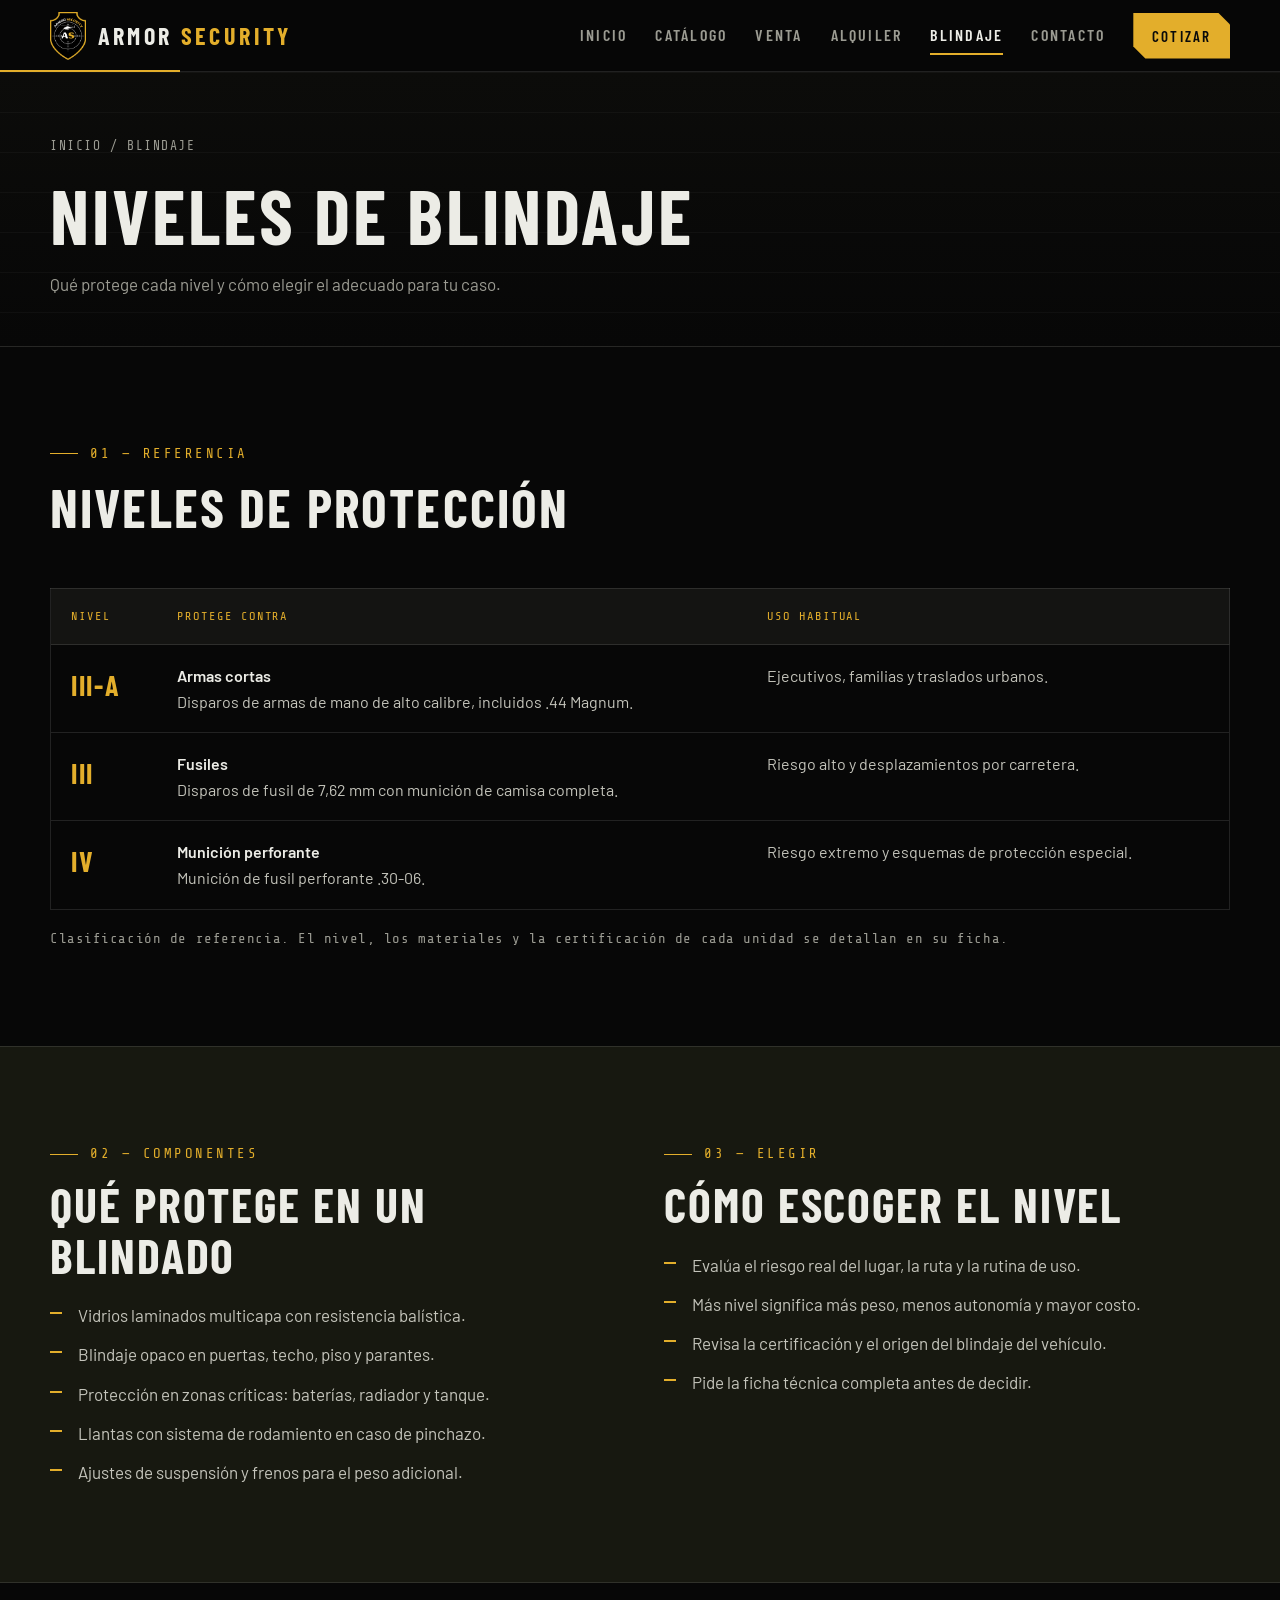
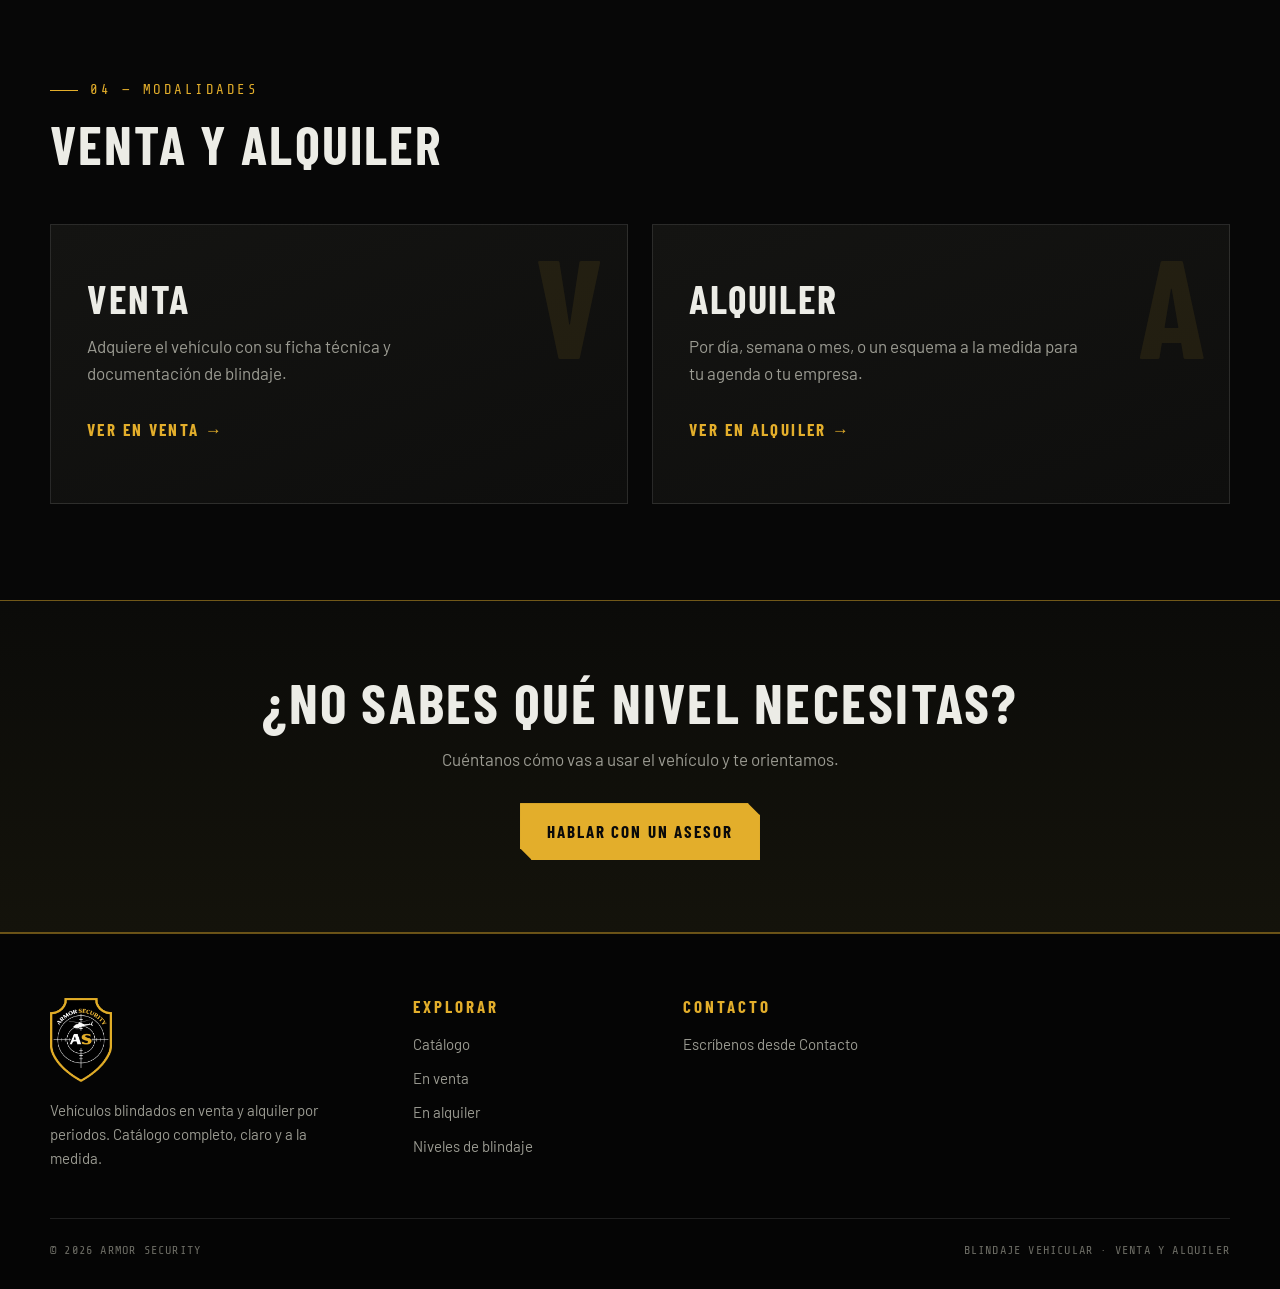
==== blindaje.html @ 16dde00d "Sitio inicial de Armor Security: catálogo de vehículos blindados en venta y alquiler" ====
<!doctype html>
<html lang="es">
<head>
  <meta charset="utf-8">
  <meta name="viewport" content="width=device-width, initial-scale=1">
  <title>Niveles de blindaje — Armor Security</title>
  <meta name="description" content="Qué es el blindaje vehicular, sus niveles de protección y cómo funciona la venta y el alquiler de vehículos blindados.">
  <meta name="theme-color" content="#070707">
  <link rel="icon" type="image/png" href="assets/img/favicon.png">
  <link rel="preconnect" href="https://fonts.googleapis.com">
  <link rel="preconnect" href="https://fonts.gstatic.com" crossorigin>
  <link href="https://fonts.googleapis.com/css2?family=Barlow+Condensed:wght@600;700&family=Barlow:wght@400;500;600&family=Share+Tech+Mono&display=swap" rel="stylesheet">
  <link rel="stylesheet" href="assets/css/styles.css">
</head>
<body data-page="blindaje">
<header class="site-header" id="header"></header>

<main>
  <section class="page-head">
    <div class="wrap">
      <div class="crumbs"><a href="index.html">Inicio</a> / Blindaje</div>
      <h1>Niveles de blindaje</h1>
      <p>Qué protege cada nivel y cómo elegir el adecuado para tu caso.</p>
    </div>
  </section>

  <section class="sec">
    <div class="wrap">
      <div class="sec-head reveal">
        <div class="kicker">01 — Referencia</div>
        <h2>Niveles de protección</h2>
      </div>
      <div class="reveal" style="overflow-x:auto">
        <table class="level-table">
          <thead><tr><th>Nivel</th><th>Protege contra</th><th>Uso habitual</th></tr></thead>
          <tbody>
            <tr><td>III-A</td><td><b>Armas cortas</b>Disparos de armas de mano de alto calibre, incluidos .44 Magnum.</td><td>Ejecutivos, familias y traslados urbanos.</td></tr>
            <tr><td>III</td><td><b>Fusiles</b>Disparos de fusil de 7,62 mm con munición de camisa completa.</td><td>Riesgo alto y desplazamientos por carretera.</td></tr>
            <tr><td>IV</td><td><b>Munición perforante</b>Munición de fusil perforante .30-06.</td><td>Riesgo extremo y esquemas de protección especial.</td></tr>
          </tbody>
        </table>
      </div>
      <p class="note">Clasificación de referencia. El nivel, los materiales y la certificación de cada unidad se detallan en su ficha.</p>
    </div>
  </section>

  <section class="sec sec-alt">
    <div class="wrap split">
      <div class="reveal">
        <div class="kicker">02 — Componentes</div>
        <h2 style="font-size:clamp(32px,4.5vw,48px);margin-bottom:22px">Qué protege en un blindado</h2>
        <ul class="list-check">
          <li>Vidrios laminados multicapa con resistencia balística.</li>
          <li>Blindaje opaco en puertas, techo, piso y parantes.</li>
          <li>Protección en zonas críticas: baterías, radiador y tanque.</li>
          <li>Llantas con sistema de rodamiento en caso de pinchazo.</li>
          <li>Ajustes de suspensión y frenos para el peso adicional.</li>
        </ul>
      </div>
      <div class="reveal">
        <div class="kicker">03 — Elegir</div>
        <h2 style="font-size:clamp(32px,4.5vw,48px);margin-bottom:22px">Cómo escoger el nivel</h2>
        <ul class="list-check">
          <li>Evalúa el riesgo real del lugar, la ruta y la rutina de uso.</li>
          <li>Más nivel significa más peso, menos autonomía y mayor costo.</li>
          <li>Revisa la certificación y el origen del blindaje del vehículo.</li>
          <li>Pide la ficha técnica completa antes de decidir.</li>
        </ul>
      </div>
    </div>
  </section>

  <section class="sec">
    <div class="wrap">
      <div class="sec-head reveal">
        <div class="kicker">04 — Modalidades</div>
        <h2>Venta y alquiler</h2>
      </div>
      <div class="modes">
        <a class="mode reveal" href="catalogo.html?modalidad=venta">
          <span class="num">V</span>
          <h3>Venta</h3>
          <p>Adquiere el vehículo con su ficha técnica y documentación de blindaje.</p>
          <span class="go">Ver en venta →</span>
        </a>
        <a class="mode reveal" href="catalogo.html?modalidad=alquiler">
          <span class="num">A</span>
          <h3>Alquiler</h3>
          <p>Por día, semana o mes, o un esquema a la medida para tu agenda o tu empresa.</p>
          <span class="go">Ver en alquiler →</span>
        </a>
      </div>
    </div>
  </section>

  <section class="cta-band">
    <div class="wrap reveal">
      <h2>¿No sabes qué nivel necesitas?</h2>
      <p>Cuéntanos cómo vas a usar el vehículo y te orientamos.</p>
      <div class="row"><a class="btn btn-gold" href="contacto.html">Hablar con un asesor</a></div>
    </div>
  </section>
</main>

<footer class="site-footer" id="footer"></footer>
<script src="assets/js/data.js"></script>
<script src="assets/js/main.js"></script>
</body>
</html>
---- assets/css/styles.css ----
/* ============================================================
   ARMOR SECURITY — estilo militar, negro y dorado
   ============================================================ */
:root {
  --bg: #070707;
  --panel: #0e0e0d;
  --panel-2: #141412;
  --olive: #171810;
  --line: rgba(255, 255, 255, .11);
  --line-gold: rgba(227, 174, 43, .45);
  --gold: #e3ae2b;
  --gold-2: #f0c453;
  --gold-d: #a9801c;
  --text: #ecece6;
  --muted: #9b9b92;
  --ok: #7fae5a;
  --font-display: "Barlow Condensed", "Arial Narrow", sans-serif;
  --font-body: "Barlow", system-ui, sans-serif;
  --font-mono: "Share Tech Mono", ui-monospace, monospace;
  --header-h: 72px;
  --wrap: 1180px;
}

*, *::before, *::after { box-sizing: border-box; }
html { scroll-behavior: smooth; }
body {
  margin: 0;
  padding-top: var(--header-h);
  background: var(--bg);
  color: var(--text);
  font-family: var(--font-body);
  font-size: 17px;
  line-height: 1.6;
  -webkit-font-smoothing: antialiased;
}
img, svg { max-width: 100%; display: block; }
a { color: inherit; text-decoration: none; }
button, input, select, textarea { font: inherit; color: inherit; }
h1, h2, h3, h4 {
  font-family: var(--font-display);
  text-transform: uppercase;
  letter-spacing: .04em;
  line-height: 1.05;
  margin: 0;
  font-weight: 700;
}
p { margin: 0; }
.wrap { width: min(var(--wrap), 100% - 40px); margin-inline: auto; }
.hidden { display: none !important; }
:focus-visible { outline: 2px solid var(--gold); outline-offset: 3px; }

/* ---------- Botones ---------- */
.btn {
  display: inline-flex; align-items: center; justify-content: center; gap: 10px;
  padding: 14px 26px;
  font-family: var(--font-display);
  font-weight: 700; font-size: 17px;
  letter-spacing: .12em; text-transform: uppercase;
  border: 1px solid var(--gold);
  background: transparent; color: var(--gold);
  cursor: pointer;
  transition: background .2s, color .2s, transform .2s;
}
.btn:hover { background: rgba(227, 174, 43, .12); }
.btn-gold {
  background: var(--gold); color: #0a0a0a;
  clip-path: polygon(0 0, calc(100% - 12px) 0, 100% 12px, 100% 100%, 12px 100%, 0 calc(100% - 12px));
}
.btn-gold:hover { background: var(--gold-2); }
.btn-sm { padding: 10px 18px; font-size: 15px; }
.btn svg { width: 18px; height: 18px; }

/* ---------- Encabezado ---------- */
.site-header {
  position: fixed; inset: 0 0 auto 0; z-index: 50;
  height: var(--header-h);
  background: rgba(7, 7, 7, .94);
  backdrop-filter: blur(8px);
  border-bottom: 1px solid var(--line);
}
.site-header::after {
  content: ""; position: absolute; left: 0; bottom: -1px;
  width: 180px; height: 2px; background: var(--gold);
}
.header-in { height: 100%; display: flex; align-items: center; justify-content: space-between; gap: 24px; }
.brand { display: flex; align-items: center; gap: 12px; }
.brand img { height: 48px; width: auto; }
.brand-name {
  font-family: var(--font-display); font-weight: 700; font-size: 24px;
  letter-spacing: .14em; text-transform: uppercase; line-height: 1;
}
.brand-name b { color: var(--gold); font-weight: 700; }
.nav { display: flex; align-items: center; gap: 28px; }
.nav a {
  font-family: var(--font-display); font-weight: 600; font-size: 16px;
  letter-spacing: .14em; text-transform: uppercase; color: var(--muted);
  padding: 6px 0; border-bottom: 2px solid transparent;
  transition: color .2s, border-color .2s;
}
.nav a:hover, .nav a.active { color: var(--text); border-color: var(--gold); }
.nav a.btn-gold, .nav a.btn-gold:hover { color: #0a0a0a; border: 1px solid var(--gold); padding: 10px 18px; font-size: 15px; }
.menu-btn {
  display: none; width: 44px; height: 44px; background: none; border: 1px solid var(--line);
  cursor: pointer; align-items: center; justify-content: center;
}
.menu-btn span, .menu-btn span::before, .menu-btn span::after {
  display: block; width: 20px; height: 2px; background: var(--text); position: relative; content: "";
}
.menu-btn span::before { position: absolute; top: -6px; }
.menu-btn span::after { position: absolute; top: 6px; }

@media (max-width: 960px) {
  .menu-btn { display: inline-flex; }
  .nav {
    position: fixed; inset: var(--header-h) 0 auto 0;
    flex-direction: column; align-items: stretch; gap: 0;
    background: #0a0a0a; border-bottom: 1px solid var(--line-gold);
    transform: translateY(-120%); transition: transform .3s; padding: 8px 20px 20px;
  }
  .nav.open { transform: none; }
  .nav a { padding: 16px 0; border-bottom: 1px solid var(--line); font-size: 19px; }
  .nav .btn { margin-top: 16px; }
}
@media (max-width: 520px) { .brand-name { font-size: 20px; } .brand img { height: 42px; } }

/* ---------- Secciones ---------- */
section { position: relative; }
.sec { padding: 96px 0; }
.sec-alt { background: var(--olive); border-block: 1px solid var(--line); }
.kicker {
  font-family: var(--font-mono); font-size: 14px; color: var(--gold);
  letter-spacing: .18em; text-transform: uppercase; margin-bottom: 14px;
  display: flex; align-items: center; gap: 12px;
}
.kicker::before { content: ""; width: 28px; height: 1px; background: var(--gold); }
.sec-head { max-width: 720px; margin-bottom: 52px; }
.sec-head h2 { font-size: clamp(34px, 5vw, 54px); }
.sec-head p { color: var(--muted); margin-top: 16px; }
.sec-head-row { display: flex; align-items: flex-end; justify-content: space-between; gap: 24px; flex-wrap: wrap; max-width: none; }
.sec-head-row > div { max-width: 720px; }

/* ---------- Hero ---------- */
.hero {
  min-height: calc(100vh - var(--header-h)); min-height: calc(100svh - var(--header-h));
  display: flex; align-items: center; overflow: hidden;
  background:
    radial-gradient(ellipse 60% 70% at 78% 50%, rgba(227, 174, 43, .10), transparent 70%),
    linear-gradient(var(--bg), #0b0b09);
  border-bottom: 1px solid var(--line);
}
.hero::before {
  content: ""; position: absolute; inset: 0;
  background-image:
    linear-gradient(rgba(255, 255, 255, .035) 1px, transparent 1px),
    linear-gradient(90deg, rgba(255, 255, 255, .035) 1px, transparent 1px);
  background-size: 56px 56px;
  mask-image: radial-gradient(ellipse 80% 90% at 60% 50%, #000 20%, transparent 80%);
}
.hero-in { position: relative; display: grid; grid-template-columns: 1.1fr .9fr; align-items: center; gap: 40px; padding: 56px 0; }
.hero h1 { font-size: clamp(48px, 8vw, 96px); letter-spacing: .03em; }
.hero h1 em { font-style: normal; color: var(--gold); display: block; }
.hero p.lead { color: #c4c4bb; max-width: 520px; margin: 24px 0 36px; font-size: 19px; }
.hero-cta { display: flex; flex-wrap: wrap; gap: 14px; }
.hero-meta {
  display: flex; flex-wrap: wrap; gap: 28px; margin-top: 52px; padding-top: 24px;
  border-top: 1px solid var(--line);
  font-family: var(--font-mono); font-size: 13px; letter-spacing: .12em; color: var(--muted); text-transform: uppercase;
}
.hero-meta span::before { content: "▸ "; color: var(--gold); }
.hero-emblem { position: relative; display: grid; place-items: center; }
.hero-emblem .rings { position: absolute; width: 118%; max-width: 560px; aspect-ratio: 1; opacity: .55; animation: spin 90s linear infinite; }
.hero-emblem img { position: relative; width: min(300px, 62%); filter: drop-shadow(0 20px 50px rgba(0, 0, 0, .7)); }
@keyframes spin { to { transform: rotate(360deg); } }
@media (max-width: 860px) {
  .hero-in { grid-template-columns: 1fr; }
  .hero-emblem { order: -1; max-width: 260px; margin: 0 auto; }
  .hero-emblem .rings { width: 130%; }
}
@media (prefers-reduced-motion: reduce) { .hero-emblem .rings { animation: none; } html { scroll-behavior: auto; } }

/* ---------- Venta / Alquiler ---------- */
.modes { display: grid; grid-template-columns: 1fr 1fr; gap: 24px; }
.mode {
  position: relative; display: block; padding: 44px 36px; min-height: 280px;
  background: linear-gradient(160deg, var(--panel-2), var(--panel));
  border: 1px solid var(--line); overflow: hidden;
  transition: border-color .25s, transform .25s;
}
.mode:hover { border-color: var(--gold); transform: translateY(-3px); }
.mode .num {
  position: absolute; right: 24px; top: 8px; font-family: var(--font-display); font-weight: 700;
  font-size: 140px; line-height: 1; color: rgba(227, 174, 43, .09);
}
.mode h3 { font-size: 40px; margin: 8px 0 14px; }
.mode p { color: var(--muted); max-width: 400px; margin-bottom: 28px; }
.mode .go { font-family: var(--font-display); letter-spacing: .14em; text-transform: uppercase; font-weight: 700; color: var(--gold); }
@media (max-width: 760px) { .modes { grid-template-columns: 1fr; } .mode { padding: 32px 24px; min-height: 0; } }

/* ---------- Tarjetas de vehículos ---------- */
.grid-veh { display: grid; grid-template-columns: repeat(3, 1fr); gap: 24px; }
@media (max-width: 960px) { .grid-veh { grid-template-columns: repeat(2, 1fr); } }
@media (max-width: 600px) { .grid-veh { grid-template-columns: 1fr; } }
.card {
  position: relative; display: flex; flex-direction: column;
  background: var(--panel); border: 1px solid var(--line);
  transition: border-color .25s, transform .25s;
}
.card::before, .card::after { content: ""; position: absolute; width: 14px; height: 14px; border: 0 solid var(--gold); pointer-events: none; z-index: 2; transition: width .25s, height .25s; }
.card::before { top: -1px; left: -1px; border-width: 2px 0 0 2px; }
.card::after { bottom: -1px; right: -1px; border-width: 0 2px 2px 0; }
.card:hover { border-color: var(--line-gold); transform: translateY(-4px); }
.card:hover::before, .card:hover::after { width: 28px; height: 28px; }
.card-img {
  position: relative; aspect-ratio: 16 / 10; overflow: hidden;
  background:
    radial-gradient(ellipse at 50% 90%, rgba(227, 174, 43, .08), transparent 70%),
    linear-gradient(180deg, #11110e, #0a0a09);
  border-bottom: 1px solid var(--line);
}
.card-img img { width: 100%; height: 100%; object-fit: cover; }
.silhouette { position: absolute; inset: 8% 6% 6%; width: 88%; height: 86%; }
.silhouette * { fill: none; stroke: var(--gold); stroke-width: 2; stroke-linejoin: round; stroke-linecap: round; opacity: .75; }
.silhouette .wheel { fill: #0a0a09; stroke-width: 3; }
.silhouette .ground { stroke: var(--line-gold); stroke-dasharray: 3 6; }
.soon {
  position: absolute; left: 14px; bottom: 10px;
  font-family: var(--font-mono); font-size: 11px; letter-spacing: .16em; color: var(--muted); text-transform: uppercase;
}
.card-badges { position: absolute; top: 12px; left: 12px; display: flex; gap: 6px; z-index: 3; }
.badge {
  font-family: var(--font-display); font-weight: 700; font-size: 13px; letter-spacing: .14em; text-transform: uppercase;
  padding: 4px 10px; background: var(--gold); color: #0a0a0a;
}
.badge-line { background: rgba(7, 7, 7, .85); color: var(--gold); border: 1px solid var(--gold); }
.badge-demo { background: rgba(7, 7, 7, .85); color: var(--muted); border: 1px dashed var(--muted); }
.card-body { padding: 20px 22px 22px; display: flex; flex-direction: column; gap: 14px; flex: 1; }
.card-ref { font-family: var(--font-mono); font-size: 12px; letter-spacing: .16em; color: var(--muted); }
.card h3 { font-size: 28px; }
.card h3 small { display: block; font-size: 15px; color: var(--muted); letter-spacing: .12em; margin-bottom: 4px; font-weight: 600; }
.level {
  display: inline-flex; align-items: center; gap: 8px; align-self: flex-start;
  font-family: var(--font-mono); font-size: 13px; letter-spacing: .1em; color: var(--gold);
  border: 1px solid var(--line-gold); padding: 3px 10px;
}
.level svg { width: 13px; height: 13px; fill: var(--gold); }
.specs { display: flex; flex-wrap: wrap; gap: 6px 18px; color: var(--muted); font-size: 14px; }
.specs span::before { content: "▪ "; color: var(--gold-d); }
.prices { margin-top: auto; padding-top: 14px; border-top: 1px solid var(--line); display: grid; gap: 6px; font-size: 15px; }
.prices div { display: flex; justify-content: space-between; gap: 12px; }
.prices dt, .prices span.k { color: var(--muted); font-family: var(--font-mono); font-size: 12px; letter-spacing: .12em; text-transform: uppercase; align-self: center; }
.prices b { font-family: var(--font-display); font-size: 20px; letter-spacing: .04em; font-weight: 700; }
.card .btn { margin-top: 6px; width: 100%; }

/* ---------- Niveles / pasos ---------- */
.grid-3 { display: grid; grid-template-columns: repeat(3, 1fr); gap: 24px; }
.grid-4 { display: grid; grid-template-columns: repeat(4, 1fr); gap: 20px; }
@media (max-width: 960px) { .grid-4 { grid-template-columns: repeat(2, 1fr); } .grid-3 { grid-template-columns: 1fr; } }
@media (max-width: 520px) { .grid-4 { grid-template-columns: 1fr; } }
.panel { position: relative; padding: 32px 28px; background: var(--panel); border: 1px solid var(--line); }
.panel::before { content: ""; position: absolute; top: -1px; left: -1px; width: 14px; height: 14px; border-top: 2px solid var(--gold); border-left: 2px solid var(--gold); }
.panel .tag { font-family: var(--font-mono); font-size: 13px; letter-spacing: .16em; color: var(--gold); text-transform: uppercase; }
.panel h3 { font-size: 30px; margin: 10px 0 12px; }
.panel p { color: var(--muted); font-size: 16px; }
.step-n { font-family: var(--font-display); font-size: 64px; font-weight: 700; color: rgba(227, 174, 43, .3); line-height: 1; }

.cta-band {
  padding: 72px 0; text-align: center;
  background: linear-gradient(180deg, #0b0b09, #14130b);
  border-block: 1px solid var(--line-gold);
}
.cta-band h2 { font-size: clamp(34px, 5vw, 56px); margin-bottom: 14px; }
.cta-band p { color: var(--muted); max-width: 560px; margin: 0 auto 30px; }
.cta-band .row { display: flex; gap: 14px; justify-content: center; flex-wrap: wrap; }

/* ---------- Encabezado de página interna ---------- */
.page-head {
  padding: 64px 0 48px; border-bottom: 1px solid var(--line);
  background:
    linear-gradient(rgba(255, 255, 255, .03) 1px, transparent 1px) 0 0 / 100% 40px,
    linear-gradient(180deg, #0c0c0a, var(--bg));
}
.page-head h1 { font-size: clamp(42px, 7vw, 76px); }
.page-head p { color: var(--muted); max-width: 640px; margin-top: 16px; }
.crumbs { font-family: var(--font-mono); font-size: 13px; letter-spacing: .12em; color: var(--muted); text-transform: uppercase; margin-bottom: 18px; }
.crumbs a:hover { color: var(--gold); }

/* ---------- Catálogo: filtros ---------- */
.filters {
  position: sticky; top: var(--header-h); z-index: 20;
  background: rgba(7, 7, 7, .96); backdrop-filter: blur(8px);
  border-bottom: 1px solid var(--line); padding: 16px 0;
}
.filters-in { display: flex; flex-wrap: wrap; gap: 14px; align-items: center; }
@media (max-width: 760px) { .filters { position: static; } }
.tabs { display: inline-flex; border: 1px solid var(--line); }
.tabs button {
  background: none; border: 0; padding: 10px 20px; cursor: pointer;
  font-family: var(--font-display); font-weight: 700; font-size: 16px; letter-spacing: .12em; text-transform: uppercase; color: var(--muted);
}
.tabs button + button { border-left: 1px solid var(--line); }
.tabs button.on { background: var(--gold); color: #0a0a0a; }
.field {
  background: var(--panel); border: 1px solid var(--line); padding: 10px 14px; min-width: 150px;
  font-size: 15px; border-radius: 0;
}
.field:focus { border-color: var(--gold); outline: none; }
select.field { appearance: none; padding-right: 34px; background-image: linear-gradient(45deg, transparent 50%, var(--gold) 50%), linear-gradient(135deg, var(--gold) 50%, transparent 50%); background-position: calc(100% - 18px) 50%, calc(100% - 13px) 50%; background-size: 5px 5px; background-repeat: no-repeat; }
.filters .search { flex: 1; min-width: 180px; }
.count { font-family: var(--font-mono); font-size: 13px; color: var(--muted); letter-spacing: .12em; text-transform: uppercase; margin: 32px 0 20px; }
.count b { color: var(--gold); }
.empty { text-align: center; padding: 80px 20px; border: 1px dashed var(--line); color: var(--muted); }
.empty h3 { color: var(--text); font-size: 30px; margin-bottom: 10px; }
.demo-note {
  margin-top: 36px; padding: 14px 18px; border: 1px dashed var(--gold-d); color: var(--muted);
  font-family: var(--font-mono); font-size: 13px; letter-spacing: .06em;
}
.demo-note b { color: var(--gold); }

/* ---------- Ficha del vehículo ---------- */
.veh { display: grid; grid-template-columns: 1.25fr 1fr; gap: 48px; padding: 48px 0 96px; align-items: start; }
@media (max-width: 960px) { .veh { grid-template-columns: 1fr; gap: 32px; } }
.gallery-main { position: relative; aspect-ratio: 16 / 10; overflow: hidden; border: 1px solid var(--line); background: linear-gradient(180deg, #11110e, #0a0a09); }
.gallery-main img { width: 100%; height: 100%; object-fit: cover; }
.thumbs { display: flex; gap: 10px; margin-top: 10px; flex-wrap: wrap; }
.thumbs button { width: 92px; aspect-ratio: 16 / 10; border: 1px solid var(--line); background: var(--panel); padding: 0; cursor: pointer; overflow: hidden; }
.thumbs button.on { border-color: var(--gold); }
.thumbs img { width: 100%; height: 100%; object-fit: cover; }
.veh-title h1 { font-size: clamp(38px, 5vw, 60px); margin: 10px 0 14px; }
.veh-title h1 small { display: block; font-size: 20px; letter-spacing: .16em; color: var(--muted); margin-bottom: 6px; }
.veh-title .badges { display: flex; gap: 8px; flex-wrap: wrap; }
.box { border: 1px solid var(--line); background: var(--panel); margin-top: 28px; position: relative; }
.box::before { content: ""; position: absolute; top: -1px; left: -1px; width: 14px; height: 14px; border-top: 2px solid var(--gold); border-left: 2px solid var(--gold); }
.box h2 { font-size: 22px; padding: 16px 22px; border-bottom: 1px solid var(--line); letter-spacing: .14em; display: flex; justify-content: space-between; }
.box h2 span { font-family: var(--font-mono); font-size: 12px; color: var(--muted); letter-spacing: .14em; align-self: center; }
.rows { margin: 0; }
.rows div { display: flex; justify-content: space-between; gap: 16px; padding: 12px 22px; border-bottom: 1px solid var(--line); font-size: 16px; }
.rows div:last-child { border-bottom: 0; }
.rows dt { color: var(--muted); font-family: var(--font-mono); font-size: 13px; letter-spacing: .1em; text-transform: uppercase; align-self: center; }
.rows dd { margin: 0; text-align: right; font-weight: 500; }
.rows dd.big { font-family: var(--font-display); font-size: 24px; letter-spacing: .04em; font-weight: 700; color: var(--gold); }
.veh-cta { display: grid; gap: 12px; margin-top: 24px; }
.veh-desc { margin-top: 28px; color: #c4c4bb; }
.veh-back { margin-bottom: 28px; display: inline-block; font-family: var(--font-mono); font-size: 13px; letter-spacing: .14em; text-transform: uppercase; color: var(--muted); }
.veh-back:hover { color: var(--gold); }

/* ---------- Contacto ---------- */
.contact { display: grid; grid-template-columns: .9fr 1.1fr; gap: 48px; padding: 56px 0 96px; }
@media (max-width: 860px) { .contact { grid-template-columns: 1fr; } }
.contact-list { display: grid; gap: 14px; margin-top: 8px; }
.contact-list a, .contact-list div { display: block; padding: 18px 20px; border: 1px solid var(--line); background: var(--panel); }
.contact-list a:hover { border-color: var(--gold); }
.contact-list small { display: block; font-family: var(--font-mono); font-size: 12px; letter-spacing: .16em; color: var(--gold); text-transform: uppercase; margin-bottom: 4px; }
.form { display: grid; gap: 16px; padding: 32px 28px; border: 1px solid var(--line); background: var(--panel); position: relative; }
.form::before { content: ""; position: absolute; top: -1px; left: -1px; width: 14px; height: 14px; border-top: 2px solid var(--gold); border-left: 2px solid var(--gold); }
.form label { display: grid; gap: 6px; font-family: var(--font-mono); font-size: 12px; letter-spacing: .14em; text-transform: uppercase; color: var(--muted); }
.form .field { width: 100%; font-family: var(--font-body); text-transform: none; letter-spacing: 0; color: var(--text); background: var(--bg); }
.form textarea.field { min-height: 120px; resize: vertical; }
.form .two { display: grid; grid-template-columns: 1fr 1fr; gap: 16px; }
@media (max-width: 520px) { .form .two { grid-template-columns: 1fr; } }
.form-note { color: var(--muted); font-size: 14px; min-height: 20px; }

/* ---------- Tabla niveles ---------- */
.level-table { width: 100%; border-collapse: collapse; border: 1px solid var(--line); }
.level-table th, .level-table td { padding: 18px 20px; text-align: left; border-bottom: 1px solid var(--line); vertical-align: top; }
.level-table th { font-family: var(--font-mono); font-size: 12px; letter-spacing: .16em; text-transform: uppercase; color: var(--gold); background: var(--panel-2); font-weight: 400; }
.level-table td:first-child { font-family: var(--font-display); font-size: 28px; font-weight: 700; letter-spacing: .06em; white-space: nowrap; color: var(--gold); }
.level-table td { color: #c4c4bb; font-size: 16px; }
.level-table td b { color: var(--text); font-weight: 600; display: block; }
@media (max-width: 640px) { .level-table th:nth-child(3), .level-table td:nth-child(3) { display: none; } }
.note { margin-top: 18px; color: var(--muted); font-size: 14px; font-family: var(--font-mono); letter-spacing: .04em; }
.list-check { list-style: none; padding: 0; margin: 0; display: grid; gap: 12px; }
.list-check li { padding-left: 28px; position: relative; color: #c4c4bb; }
.list-check li::before { content: ""; position: absolute; left: 0; top: 10px; width: 12px; height: 2px; background: var(--gold); }
.split { display: grid; grid-template-columns: 1fr 1fr; gap: 48px; align-items: start; }
@media (max-width: 860px) { .split { grid-template-columns: 1fr; gap: 32px; } }

/* ---------- Pie ---------- */
.site-footer { border-top: 1px solid var(--line-gold); background: #050505; padding: 64px 0 28px; }
.foot-grid { display: grid; grid-template-columns: 1.4fr 1fr 1fr 1.2fr; gap: 40px; }
@media (max-width: 860px) { .foot-grid { grid-template-columns: 1fr 1fr; } }
@media (max-width: 520px) { .foot-grid { grid-template-columns: 1fr; } }
.foot-brand img { height: 84px; margin-bottom: 16px; }
.foot-brand p { color: var(--muted); font-size: 15px; max-width: 280px; }
.site-footer h4 { font-size: 17px; letter-spacing: .18em; color: var(--gold); margin-bottom: 16px; }
.site-footer ul { list-style: none; margin: 0; padding: 0; display: grid; gap: 10px; }
.site-footer li, .site-footer li a { color: var(--muted); font-size: 15px; }
.site-footer li a:hover { color: var(--text); }
.foot-bottom { margin-top: 48px; padding-top: 22px; border-top: 1px solid var(--line); display: flex; justify-content: space-between; gap: 16px; flex-wrap: wrap; font-family: var(--font-mono); font-size: 12px; letter-spacing: .1em; color: #6c6c64; text-transform: uppercase; }

/* ---------- Botón flotante WhatsApp ---------- */
.wa-float {
  position: fixed; right: 18px; bottom: 18px; z-index: 40;
  width: 56px; height: 56px; display: grid; place-items: center;
  background: var(--gold); color: #0a0a0a;
  clip-path: polygon(0 0, calc(100% - 10px) 0, 100% 10px, 100% 100%, 10px 100%, 0 calc(100% - 10px));
  transition: transform .2s;
}
.wa-float:hover { transform: scale(1.06); }
.wa-float svg { width: 28px; height: 28px; fill: currentColor; }

/* ---------- Revelado al hacer scroll ---------- */
.reveal { opacity: 0; transform: translateY(18px); transition: opacity .6s, transform .6s; }
.reveal.in { opacity: 1; transform: none; }
@media (prefers-reduced-motion: reduce) { .reveal { opacity: 1; transform: none; transition: none; } }
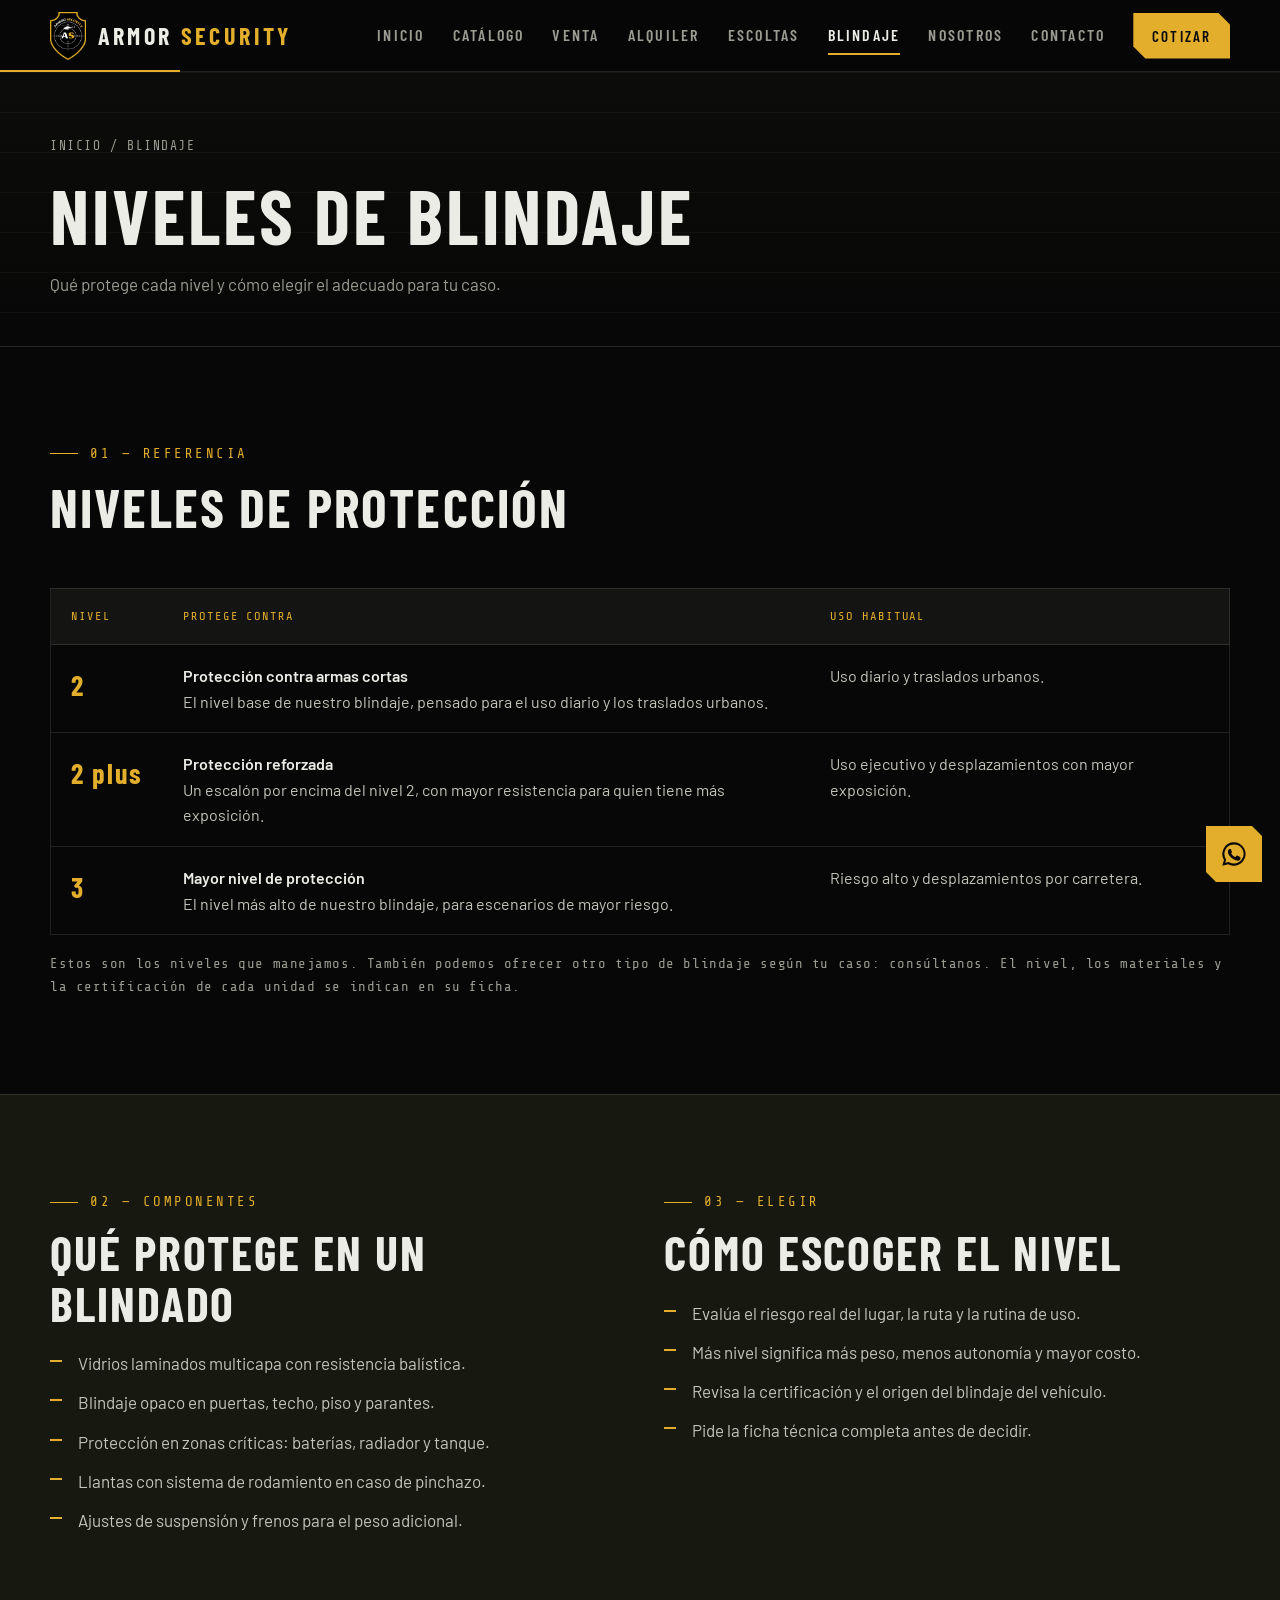
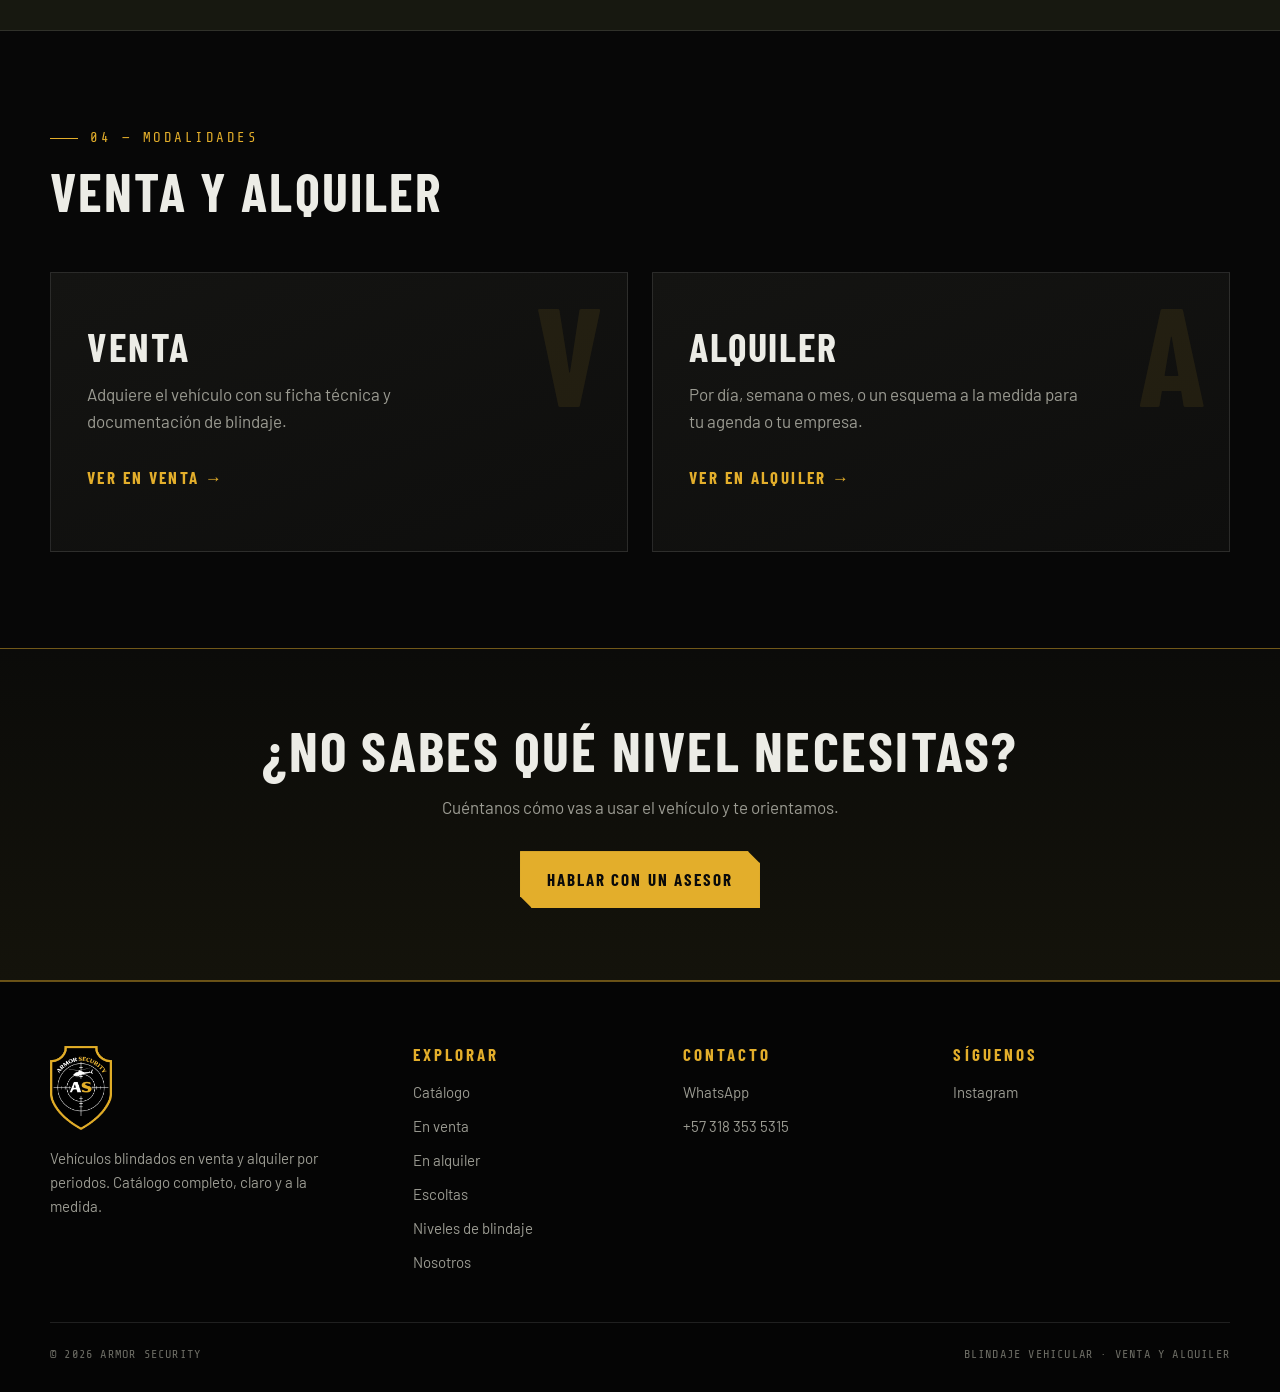
==== commit 63205727: "Niveles de blindaje 2, 2 plus y 3, con opción Otro para escribir otro tipo" ====
--- a/blindaje.html
+++ b/blindaje.html
@@ -33,14 +33,10 @@
       <div class="reveal" style="overflow-x:auto">
         <table class="level-table">
           <thead><tr><th>Nivel</th><th>Protege contra</th><th>Uso habitual</th></tr></thead>
-          <tbody>
-            <tr><td>III-A</td><td><b>Armas cortas</b>Disparos de armas de mano de alto calibre, incluidos .44 Magnum.</td><td>Ejecutivos, familias y traslados urbanos.</td></tr>
-            <tr><td>III</td><td><b>Fusiles</b>Disparos de fusil de 7,62 mm con munición de camisa completa.</td><td>Riesgo alto y desplazamientos por carretera.</td></tr>
-            <tr><td>IV</td><td><b>Munición perforante</b>Munición de fusil perforante .30-06.</td><td>Riesgo extremo y esquemas de protección especial.</td></tr>
-          </tbody>
+          <tbody id="niveles-tabla"></tbody>
         </table>
       </div>
-      <p class="note">Clasificación de referencia. El nivel, los materiales y la certificación de cada unidad se detallan en su ficha.</p>
+      <p class="note">Estos son los niveles que manejamos. También podemos ofrecer otro tipo de blindaje según tu caso: consúltanos. El nivel, los materiales y la certificación de cada unidad se indican en su ficha.</p>
     </div>
   </section>
 
--- a/assets/css/styles.css
+++ b/assets/css/styles.css
@@ -46,7 +46,7 @@
 }
 p { margin: 0; }
 .wrap { width: min(var(--wrap), 100% - 40px); margin-inline: auto; }
-.hidden { display: none !important; }
+.hidden, [hidden] { display: none !important; }
 :focus-visible { outline: 2px solid var(--gold); outline-offset: 3px; }
 
 /* ---------- Botones ---------- */
@@ -87,7 +87,7 @@
 .brand img { height: 48px; width: auto; }
 .brand-name {
   font-family: var(--font-display); font-weight: 700; font-size: 24px;
-  letter-spacing: .14em; text-transform: uppercase; line-height: 1;
+  letter-spacing: .14em; text-transform: uppercase; line-height: 1; white-space: nowrap;
 }
 .brand-name b { color: var(--gold); font-weight: 700; }
 .nav { display: flex; align-items: center; gap: 28px; }
@@ -109,7 +109,7 @@
 .menu-btn span::before { position: absolute; top: -6px; }
 .menu-btn span::after { position: absolute; top: 6px; }
 
-@media (max-width: 960px) {
+@media (max-width: 1200px) {
   .menu-btn { display: inline-flex; }
   .nav {
     position: fixed; inset: var(--header-h) 0 auto 0;
@@ -353,7 +353,7 @@
 .form { display: grid; gap: 16px; padding: 32px 28px; border: 1px solid var(--line); background: var(--panel); position: relative; }
 .form::before { content: ""; position: absolute; top: -1px; left: -1px; width: 14px; height: 14px; border-top: 2px solid var(--gold); border-left: 2px solid var(--gold); }
 .form label { display: grid; gap: 6px; font-family: var(--font-mono); font-size: 12px; letter-spacing: .14em; text-transform: uppercase; color: var(--muted); }
-.form .field { width: 100%; font-family: var(--font-body); text-transform: none; letter-spacing: 0; color: var(--text); background: var(--bg); }
+.form .field { width: 100%; font-family: var(--font-body); text-transform: none; letter-spacing: 0; color: var(--text); background-color: var(--bg); }
 .form textarea.field { min-height: 120px; resize: vertical; }
 .form .two { display: grid; grid-template-columns: 1fr 1fr; gap: 16px; }
 @media (max-width: 520px) { .form .two { grid-template-columns: 1fr; } }
@@ -374,6 +374,19 @@
 .split { display: grid; grid-template-columns: 1fr 1fr; gap: 48px; align-items: start; }
 @media (max-width: 860px) { .split { grid-template-columns: 1fr; gap: 32px; } }
 
+/* ---------- Misión y visión ---------- */
+.mv { display: grid; grid-template-columns: 1fr 1fr; gap: 24px; }
+@media (max-width: 860px) { .mv { grid-template-columns: 1fr; } }
+.mv-card {
+  position: relative; padding: 44px 36px; background: linear-gradient(160deg, var(--panel-2), var(--panel));
+  border: 1px solid var(--line); overflow: hidden;
+}
+.mv-card::before { content: ""; position: absolute; top: -1px; left: -1px; width: 28px; height: 28px; border-top: 2px solid var(--gold); border-left: 2px solid var(--gold); }
+.mv-card::after { content: ""; position: absolute; left: 0; top: 0; bottom: 0; width: 3px; background: linear-gradient(var(--gold), transparent); opacity: .6; }
+.mv-card h3 { font-size: 40px; margin: 8px 0 18px; }
+.mv-card p { color: #c4c4bb; font-size: 18px; line-height: 1.7; }
+.mv-card .ico { position: absolute; right: 22px; top: 18px; width: 54px; height: 54px; stroke: var(--gold); fill: none; stroke-width: 1.5; opacity: .35; }
+
 /* ---------- Pie ---------- */
 .site-footer { border-top: 1px solid var(--line-gold); background: #050505; padding: 64px 0 28px; }
 .foot-grid { display: grid; grid-template-columns: 1.4fr 1fr 1fr 1.2fr; gap: 40px; }
@@ -402,3 +415,136 @@
 .reveal { opacity: 0; transform: translateY(18px); transition: opacity .6s, transform .6s; }
 .reveal.in { opacity: 1; transform: none; }
 @media (prefers-reduced-motion: reduce) { .reveal { opacity: 1; transform: none; transition: none; } }
+
+/* ---------- Estado del vehículo ---------- */
+.badge-estado { background: #c0392b; color: #fff; }
+.card-off .card-img, .card-off .card-body { opacity: .55; }
+.card-off .btn { opacity: .8; }
+
+/* ============================================================
+   PANEL Y LOGIN
+   ============================================================ */
+.panel-page, .login-page { padding-top: var(--header-h); }
+.header-actions { display: flex; align-items: center; gap: 10px; }
+.only-mobile { display: none; }
+@media (max-width: 600px) { .only-desktop { display: none; } .only-mobile { display: inline; } }
+
+.login-wrap { min-height: calc(100vh - var(--header-h)); display: grid; place-items: center; padding: 40px 0; }
+.login-card { width: min(420px, 100% - 40px); position: relative; padding: 36px 30px; background: var(--panel); border: 1px solid var(--line); }
+.login-card::before { content: ""; position: absolute; top: -1px; left: -1px; width: 18px; height: 18px; border-top: 2px solid var(--gold); border-left: 2px solid var(--gold); }
+.login-card h1 { font-size: 40px; margin: 8px 0 8px; }
+.login-card p.sub { color: var(--muted); font-size: 15px; margin-bottom: 24px; }
+.login-card form { display: grid; gap: 16px; }
+.lbl { display: grid; gap: 6px; font-family: var(--font-mono); font-size: 12px; letter-spacing: .14em; text-transform: uppercase; color: var(--muted); }
+.lbl .field, .lbl textarea, .lbl select { width: 100%; font-family: var(--font-body); text-transform: none; letter-spacing: 0; color: var(--text); background-color: var(--bg); }
+.pw { position: relative; }
+.pw .field { padding-right: 48px; }
+.pw button { position: absolute; right: 4px; top: 50%; transform: translateY(-50%); width: 40px; height: 40px; background: none; border: 0; color: var(--muted); cursor: pointer; }
+.pw button:hover { color: var(--gold); }
+.pw svg { width: 22px; height: 22px; margin: auto; }
+.err { color: #ff7a6b; font-size: 14px; min-height: 20px; }
+
+.panel-main { padding: 36px 0 96px; }
+.panel-top { display: flex; align-items: flex-end; justify-content: space-between; gap: 16px; flex-wrap: wrap; margin-bottom: 28px; }
+.panel-top h1 { font-size: clamp(32px, 5vw, 48px); }
+.panel-who { color: var(--muted); font-size: 14px; }
+.panel-who strong { color: var(--text); }
+
+.stats { display: grid; grid-template-columns: repeat(5, 1fr); gap: 12px; margin-bottom: 28px; }
+@media (max-width: 900px) { .stats { grid-template-columns: repeat(3, 1fr); } }
+@media (max-width: 520px) { .stats { grid-template-columns: repeat(2, 1fr); } }
+.stat { padding: 16px 18px; background: var(--panel); border: 1px solid var(--line); }
+.stat b { display: block; font-family: var(--font-display); font-size: 36px; line-height: 1; color: var(--gold); }
+.stat span { font-family: var(--font-mono); font-size: 11px; letter-spacing: .14em; text-transform: uppercase; color: var(--muted); }
+
+.tabs-p { display: flex; gap: 0; border-bottom: 1px solid var(--line); margin-bottom: 24px; overflow-x: auto; }
+.tabs-p button { background: none; border: 0; border-bottom: 2px solid transparent; padding: 12px 22px; cursor: pointer; font-family: var(--font-display); font-weight: 700; font-size: 18px; letter-spacing: .12em; text-transform: uppercase; color: var(--muted); white-space: nowrap; }
+.tabs-p button.on { color: var(--gold); border-color: var(--gold); }
+.tab-badge { display: inline-block; min-width: 20px; padding: 0 6px; margin-left: 6px; background: var(--gold); color: #0a0a0a; font-size: 13px; text-align: center; letter-spacing: 0; }
+.tab-sec { display: none; }
+.tab-sec.on { display: block; }
+
+.pcard { position: relative; padding: 24px; background: var(--panel); border: 1px solid var(--line); margin-bottom: 24px; }
+.pcard::before { content: ""; position: absolute; top: -1px; left: -1px; width: 14px; height: 14px; border-top: 2px solid var(--gold); border-left: 2px solid var(--gold); }
+.pcard h3 { font-size: 26px; }
+.pcard h4 { font-size: 20px; letter-spacing: .1em; color: var(--gold); margin: 26px 0 14px; padding-top: 18px; border-top: 1px solid var(--line); }
+.pcard h4:first-of-type { margin-top: 0; padding-top: 0; border: 0; }
+.toolbar { display: flex; gap: 12px; flex-wrap: wrap; align-items: center; justify-content: space-between; margin-bottom: 18px; }
+.toolbar .left { display: flex; gap: 10px; flex-wrap: wrap; flex: 1; }
+.toolbar .field { min-width: 0; }
+.toolbar .search { flex: 1; min-width: 160px; max-width: 320px; }
+
+.ptable { width: 100%; border-collapse: collapse; }
+.ptable th { text-align: left; font-family: var(--font-mono); font-size: 11px; letter-spacing: .14em; text-transform: uppercase; color: var(--gold); padding: 10px 12px; border-bottom: 1px solid var(--line); font-weight: 400; }
+.ptable td { padding: 12px; border-bottom: 1px solid var(--line); vertical-align: middle; font-size: 15px; }
+.ptable .btn-sm { padding: 6px 12px; font-size: 14px; }
+.ptable tr:hover td { background: rgba(255, 255, 255, .02); }
+.thumb { width: 72px; height: 46px; object-fit: cover; border: 1px solid var(--line); background: var(--bg); display: block; }
+.thumb-empty { display: grid; place-items: center; color: var(--muted); font-size: 11px; font-family: var(--font-mono); }
+.vt { font-family: var(--font-display); font-weight: 700; font-size: 20px; letter-spacing: .04em; text-transform: uppercase; line-height: 1.1; }
+.vt small { display: block; font-family: var(--font-mono); font-weight: 400; font-size: 11px; letter-spacing: .14em; color: var(--muted); }
+.pills { display: flex; gap: 4px; flex-wrap: wrap; }
+.pill { font-family: var(--font-mono); font-size: 11px; letter-spacing: .1em; text-transform: uppercase; padding: 2px 8px; border: 1px solid var(--line-gold); color: var(--gold); }
+.pill.star { background: var(--gold); color: #0a0a0a; border-color: var(--gold); }
+.est { appearance: none; background: var(--bg); border: 1px solid var(--line); padding: 6px 10px; font-size: 14px; border-radius: 0; cursor: pointer; }
+.est.disponible { color: var(--ok); }
+.est.reservado, .est.alquilado { color: var(--gold); }
+.est.vendido { color: #ff7a6b; }
+.est.oculto { color: var(--muted); }
+.acts { display: flex; gap: 6px; flex-wrap: wrap; }
+.empty-p { text-align: center; color: var(--muted); padding: 32px 12px; }
+
+.fgrid { display: grid; grid-template-columns: repeat(3, 1fr); gap: 16px; }
+.fgrid .full { grid-column: 1 / -1; }
+@media (max-width: 900px) { .fgrid { grid-template-columns: repeat(2, 1fr); } }
+@media (max-width: 560px) { .fgrid { grid-template-columns: 1fr; } }
+.hint { font-family: var(--font-body); text-transform: none; letter-spacing: 0; font-size: 13px; color: var(--gold-d); min-height: 18px; }
+.checks { display: flex; gap: 22px; flex-wrap: wrap; align-items: center; padding: 6px 0; }
+.chk { display: flex; align-items: center; gap: 10px; cursor: pointer; font-family: var(--font-display); font-size: 18px; letter-spacing: .1em; text-transform: uppercase; }
+.chk input { width: 20px; height: 20px; accent-color: var(--gold); }
+.note-p { color: var(--muted); font-size: 14px; margin-top: 12px; }
+.sub-block { padding: 16px; border: 1px dashed var(--line); background: rgba(255, 255, 255, .015); }
+.sub-block[hidden] { display: none; }
+
+.drop { padding: 26px; text-align: center; border: 1px dashed var(--line-gold); background: rgba(227, 174, 43, .03); cursor: pointer; display: grid; gap: 4px; }
+.drop strong { font-family: var(--font-display); letter-spacing: .14em; text-transform: uppercase; color: var(--gold); font-size: 20px; }
+.drop span { color: var(--muted); font-size: 14px; }
+.drop:hover, .drop.dragover { background: rgba(227, 174, 43, .1); border-color: var(--gold); }
+.pphotos { display: grid; grid-template-columns: repeat(auto-fill, minmax(150px, 1fr)); gap: 12px; margin-top: 16px; }
+.pphoto { position: relative; aspect-ratio: 16 / 10; overflow: hidden; border: 1px solid var(--line); background: var(--bg); cursor: grab; }
+.pphoto img { width: 100%; height: 100%; object-fit: cover; pointer-events: none; display: block; }
+.pphoto .rm { position: absolute; top: 6px; right: 6px; width: 28px; height: 28px; background: #c0392b; color: #fff; border: 0; cursor: pointer; font-size: 17px; line-height: 1; }
+.pphoto .cover, .pphoto .mk { position: absolute; left: 6px; bottom: 6px; padding: 3px 9px; font-family: var(--font-display); font-size: 13px; font-weight: 700; letter-spacing: .12em; text-transform: uppercase; }
+.pphoto .cover { display: none; background: var(--gold); color: #0a0a0a; }
+.pphoto .mk { background: rgba(0, 0, 0, .75); color: var(--text); border: 1px solid var(--line-gold); cursor: pointer; }
+#photo-list .pphoto:first-child { border-color: var(--gold); box-shadow: 0 0 0 1px var(--gold); }
+#photo-list .pphoto:first-child .cover { display: block; }
+#photo-list .pphoto:first-child .mk { display: none; }
+.pphotos .sortable-ghost { opacity: .3; }
+.pphotos .empty-p { grid-column: 1 / -1; }
+
+.sol { padding: 18px 20px; border: 1px solid var(--line); background: var(--bg); margin-bottom: 12px; }
+.sol.nueva { border-color: var(--line-gold); }
+.sol.hecha { opacity: .6; }
+.sol-top { display: flex; justify-content: space-between; gap: 12px; flex-wrap: wrap; margin-bottom: 10px; }
+.sol-n { font-family: var(--font-display); font-weight: 700; font-size: 22px; letter-spacing: .05em; text-transform: uppercase; }
+.sol-when { text-align: right; font-size: 13px; color: var(--muted); }
+.sol-when strong { display: block; color: var(--text); font-size: 14px; }
+.sol dl { display: flex; flex-wrap: wrap; gap: 6px 26px; margin: 0 0 14px; }
+.sol dt { font-family: var(--font-mono); font-size: 11px; letter-spacing: .12em; text-transform: uppercase; color: var(--gold-d); }
+.sol dd { margin: 0 0 4px; }
+.sol .msg { color: #c4c4bb; font-size: 15px; margin: 0 0 14px; white-space: pre-wrap; }
+
+@media (max-width: 860px) {
+  .ptable thead { display: none; }
+  .ptable, .ptable tbody, .ptable tr, .ptable td { display: block; width: 100%; }
+  .ptable tr { border: 1px solid var(--line); margin-bottom: 12px; padding: 8px 4px; background: var(--bg); }
+  .ptable td { border: 0; padding: 6px 12px; display: flex; justify-content: space-between; align-items: center; gap: 12px; text-align: right; }
+  .ptable td::before { content: attr(data-label); font-family: var(--font-mono); font-size: 11px; letter-spacing: .12em; text-transform: uppercase; color: var(--muted); text-align: left; }
+  .ptable td.cell-main { justify-content: flex-start; text-align: left; }
+  .ptable td.cell-main::before, .ptable td.cell-acts::before { display: none; }
+  .ptable td.cell-acts { justify-content: flex-start; }
+  .thumb { width: 88px; height: 56px; }
+}
+.header-actions .btn { white-space: nowrap; }
+@media (max-width: 520px) { .panel-page .brand-name { display: none; } }
